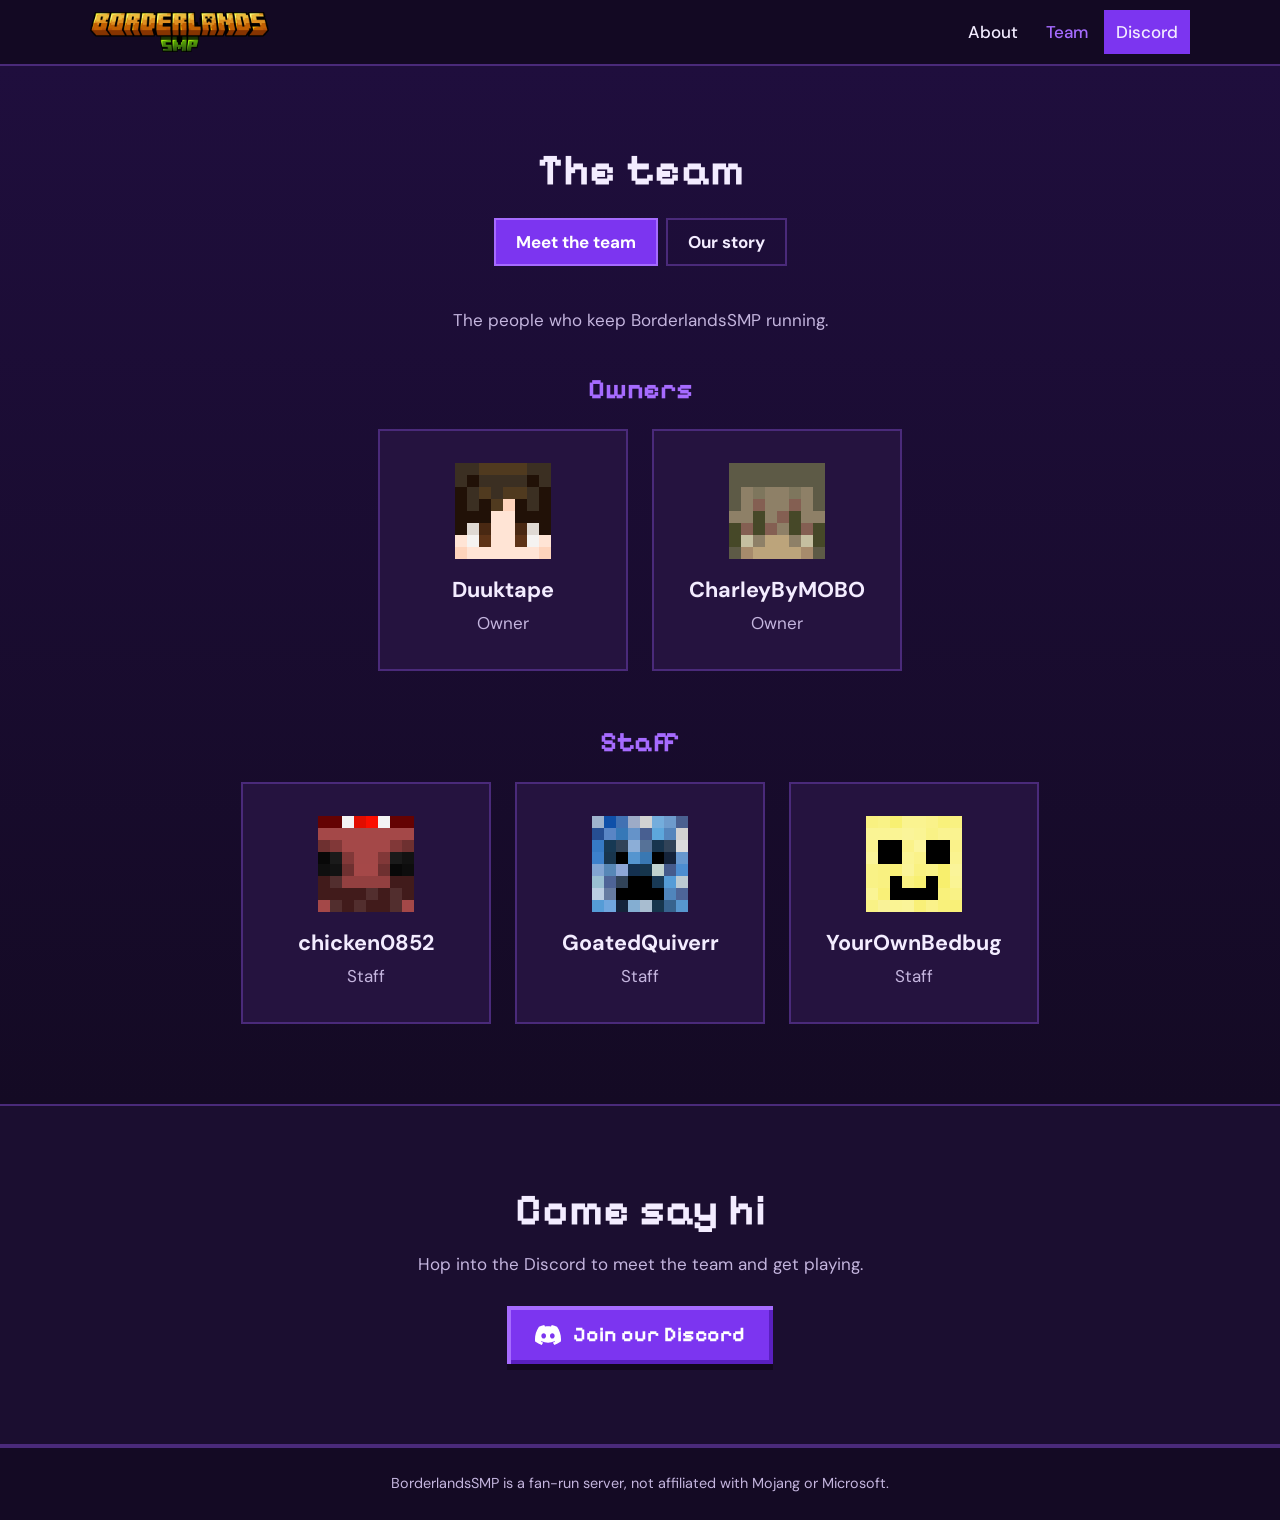
==== team.html @ 413426c1 "Add BorderlandsSMP website Homepage with server description and mod highlights, plus a team page wit" ====
<!doctype html>
<html lang="en">
<head>
  <meta charset="utf-8">
  <meta name="viewport" content="width=device-width, initial-scale=1">
  <title>Team | BorderlandsSMP</title>
  <meta name="description" content="Meet the team behind the BorderlandsSMP Minecraft server.">
  <link rel="icon" href="square.png" type="image/png">
  <link rel="preconnect" href="https://fonts.googleapis.com">
  <link rel="preconnect" href="https://fonts.gstatic.com" crossorigin>
  <link href="https://fonts.googleapis.com/css2?family=DM+Sans:wght@400;500;700&family=Pixelify+Sans:wght@500;700&display=swap" rel="stylesheet">
  <link rel="stylesheet" href="style.css">
</head>
<body>
  <svg width="0" height="0" class="sprite" aria-hidden="true">
    <symbol id="icon-discord" viewBox="0 0 24 24">
      <path fill="currentColor" d="M20.317 4.3698a19.7913 19.7913 0 00-4.8851-1.5152.0741.0741 0 00-.0785.0371c-.211.3753-.4447.8648-.6083 1.2495-1.8447-.2762-3.68-.2762-5.4868 0-.1636-.3933-.4058-.8742-.6177-1.2495a.077.077 0 00-.0785-.037 19.7363 19.7363 0 00-4.8852 1.515.0699.0699 0 00-.0321.0277C.5334 9.0458-.319 13.5799.0992 18.0578a.0824.0824 0 00.0312.0561c2.0528 1.5076 4.0413 2.4228 5.9929 3.0294a.0777.0777 0 00.0842-.0276c.4616-.6304.8731-1.2952 1.226-1.9942a.076.076 0 00-.0416-.1057c-.6528-.2476-1.2743-.5495-1.8722-.8923a.077.077 0 01-.0076-.1277c.1258-.0943.2517-.1923.3718-.2914a.0743.0743 0 01.0776-.0105c3.9278 1.7933 8.18 1.7933 12.0614 0a.0739.0739 0 01.0785.0095c.1202.099.246.1981.3728.2924a.077.077 0 01-.0066.1276 12.2986 12.2986 0 01-1.873.8914.0766.0766 0 00-.0407.1067c.3604.698.7719 1.3628 1.225 1.9932a.076.076 0 00.0842.0286c1.961-.6067 3.9495-1.5219 6.0023-3.0294a.077.077 0 00.0313-.0552c.5004-5.177-.8382-9.6739-3.5485-13.6604a.061.061 0 00-.0312-.0286zM8.02 15.3312c-1.1825 0-2.1569-1.0857-2.1569-2.419 0-1.3332.9555-2.4189 2.157-2.4189 1.2108 0 2.1757 1.0952 2.1568 2.419 0 1.3332-.9555 2.4189-2.1569 2.4189zm7.9748 0c-1.1825 0-2.1569-1.0857-2.1569-2.419 0-1.3332.9554-2.4189 2.1569-2.4189 1.2108 0 2.1757 1.0952 2.1568 2.419 0 1.3332-.946 2.4189-2.1568 2.4189Z"/>
    </symbol>
    <symbol id="icon-head" viewBox="0 0 8 8" shape-rendering="crispEdges">
      <rect width="8" height="8" fill="#6d3bb3"/>
      <rect width="8" height="2" fill="#3b1f66"/>
      <rect y="2" width="1" height="1" fill="#3b1f66"/>
      <rect x="7" y="2" width="1" height="1" fill="#3b1f66"/>
      <rect x="1" y="4" width="2" height="1" fill="#f3ecff"/>
      <rect x="5" y="4" width="2" height="1" fill="#f3ecff"/>
      <rect x="2" y="4" width="1" height="1" fill="#1a0d2e"/>
      <rect x="5" y="4" width="1" height="1" fill="#1a0d2e"/>
      <rect x="3" y="6" width="2" height="1" fill="#3b1f66"/>
    </symbol>
  </svg>

  <a class="skip-link" href="#main">Skip to content</a>

  <header class="site-header">
    <div class="container nav">
      <a class="brand" href="index.html"><img src="minecraft_title.png" alt="BorderlandsSMP home" width="1024" height="229"></a>
      <nav aria-label="Main">
        <a class="nav-about" href="index.html#about">About</a>
        <a href="team.html" aria-current="page">Team</a>
        <a class="nav-discord" href="https://discord.gg/m4Xe3RqKvv" target="_blank" rel="noopener">Discord</a>
      </nav>
    </div>
  </header>

  <main id="main">
    <section class="section" id="team">
      <div class="container">
        <h1>The team</h1>

        <div class="tabs" role="tablist" aria-label="Team page sections">
          <button class="tab" type="button" role="tab" id="tab-team" aria-controls="panel-team" aria-selected="true">Meet the team</button>
          <button class="tab" type="button" role="tab" id="tab-our-story" aria-controls="panel-our-story" aria-selected="false" tabindex="-1">Our story</button>
        </div>

        <div class="tab-panel" role="tabpanel" id="panel-team" aria-labelledby="tab-team">
        <p class="section-intro">The people who keep BorderlandsSMP running.</p>

        <!-- To add someone, copy a whole <li> block into the right list. Cards wrap onto new rows by themselves. -->
        <div class="team-group">
          <h2>Owners</h2>
          <ul class="team-grid">
            <li class="team-card">
              <img class="avatar" src="faces/Duuktape.png" alt="Duuktape's Minecraft face" width="160" height="160">
              <h3>Duuktape</h3>
              <p>Owner</p>
            </li>
            <li class="team-card">
              <img class="avatar" src="faces/CharleyByMOBO.png" alt="CharleyByMOBO's Minecraft face" width="160" height="160">
              <h3>CharleyByMOBO</h3>
              <p>Owner</p>
            </li>
          </ul>
        </div>

        <div class="team-group">
          <h2>Staff</h2>
          <ul class="team-grid">
            <li class="team-card">
              <img class="avatar" src="faces/chicken0852.png" alt="chicken0852's Minecraft face" width="160" height="160">
              <h3>chicken0852</h3>
              <p>Staff</p>
            </li>
            <li class="team-card">
              <img class="avatar" src="faces/GoatedQuiverr.png" alt="GoatedQuiverr's Minecraft face" width="160" height="160">
              <h3>GoatedQuiverr</h3>
              <p>Staff</p>
            </li>
            <li class="team-card">
              <img class="avatar" src="faces/YourOwnBedbug.png" alt="YourOwnBedbug's Minecraft face" width="160" height="160">
              <h3>YourOwnBedbug</h3>
              <p>Staff</p>
            </li>
          </ul>
        </div>
        </div>

        <div class="tab-panel story" role="tabpanel" id="panel-our-story" aria-labelledby="tab-our-story">
          <h2>Our story</h2>
          <p>Every server has an origin story, and ours starts on a different server entirely. Duuk was one of the owners there, and that's where he teamed up with Chicken. On that same server, Charley was running a group called THE CAPITOL. None of us knew it at the time, but the team behind BorderlandsSMP was already coming together.</p>
          <p>Eventually we joined forces and started working on a server of our own: ContinentalCraft. It only lasted one season, but we weren't done. We decided to start over with this server, and BorderlandsSMP was born.</p>
          <p>Then there's GoatedQuiverr. Officially, Goated joined the team through a staff application. Unofficially, Charley had known Goated for a long time, so it wasn't exactly a stranger applying.</p>
          <p>We all come from different places around the world, and Minecraft is what brought us together. Different places, one server. That's BorderlandsSMP, and there's room for you in the next chapter.</p>
        </div>
      </div>
    </section>

    <section class="section section-alt cta">
      <div class="container narrow">
        <h2>Come say hi</h2>
        <p>Hop into the Discord to meet the team and get playing.</p>
        <a class="btn" href="https://discord.gg/m4Xe3RqKvv" target="_blank" rel="noopener">
          <svg class="btn-icon" aria-hidden="true"><use href="#icon-discord"/></svg>
          Join our Discord
        </a>
      </div>
    </section>
  </main>

  <footer class="site-footer">
    <div class="container">
      <p>BorderlandsSMP is a fan-run server, not affiliated with Mojang or Microsoft.</p>
    </div>
  </footer>

  <script src="main.js"></script>
</body>
</html>
---- style.css ----
:root {
  --bg: #140a24;
  --bg-alt: #1b0e30;
  --surface: #25133f;
  --border: #4a2a7a;
  --text: #f3ecff;
  --muted: #c4b5de;
  --accent: #7c35f0;
  --accent-dark: #5a1fc0;
  --accent-light: #a66bff;
  --brass: #e8a33a;
  --heading-font: "Pixelify Sans", "Courier New", monospace;
  --body-font: "DM Sans", system-ui, sans-serif;
}

*,
*::before,
*::after {
  box-sizing: border-box;
}

html {
  scroll-behavior: smooth;
  scroll-padding-top: 80px;
}

body {
  margin: 0;
  background: var(--bg);
  color: var(--text);
  font-family: var(--body-font);
  font-size: 1.0625rem;
  line-height: 1.65;
}

h1,
h2,
h3 {
  font-family: var(--heading-font);
  font-weight: 700;
  line-height: 1.1;
  margin: 0;
}

a {
  color: inherit;
}

:focus-visible {
  outline: 3px solid var(--accent-light);
  outline-offset: 3px;
}

.sprite {
  position: absolute;
}

.skip-link {
  position: absolute;
  left: 16px;
  top: -60px;
  z-index: 30;
  padding: 10px 16px;
  background: var(--text);
  color: var(--bg);
}

.skip-link:focus {
  top: 12px;
}

.container {
  width: min(1100px, 100% - 32px);
  margin-inline: auto;
}

.narrow {
  width: min(680px, 100% - 32px);
  text-align: center;
}

/* Header */
.site-header {
  position: sticky;
  top: 0;
  z-index: 20;
  background: rgba(20, 10, 36, 0.92);
  border-bottom: 2px solid var(--border);
}

.nav {
  display: flex;
  align-items: center;
  justify-content: space-between;
  gap: 16px;
  min-height: 64px;
}

.brand {
  display: block;
}

.brand img {
  display: block;
  width: auto;
  height: 40px;
}

.site-header nav {
  display: flex;
  align-items: center;
  gap: 4px;
}

.site-header nav a {
  display: flex;
  align-items: center;
  min-height: 44px;
  padding: 0 12px;
  font-weight: 500;
  text-decoration: none;
  transition: color 0.2s;
}

.site-header nav a:hover,
.site-header nav a[aria-current="page"] {
  color: var(--accent-light);
}

.site-header nav .nav-discord {
  background: var(--accent);
}

.site-header nav .nav-discord:hover {
  background: var(--accent-dark);
  color: var(--text);
}

/* Hero */
.hero {
  position: relative;
  display: flex;
  align-items: center;
  min-height: min(720px, calc(100vh - 66px));
  padding: 72px 0 200px;
  overflow: hidden;
  background: linear-gradient(180deg, #1f0e3d 0%, #3a1a73 62%, #5b2bb0 100%);
}

.hero-content {
  position: relative;
  z-index: 2;
  text-align: center;
}

.eyebrow {
  margin: 0 0 12px;
  color: var(--muted);
  font-weight: 500;
  letter-spacing: 0.08em;
  text-transform: uppercase;
  font-size: 0.875rem;
}

h1 img {
  display: block;
  width: min(720px, 100%);
  height: auto;
  margin-inline: auto;
}

.hero-text {
  max-width: 34rem;
  margin: 20px auto 32px;
  font-size: 1.2rem;
}

.btn {
  display: inline-flex;
  align-items: center;
  justify-content: center;
  gap: 12px;
  min-height: 56px;
  padding: 12px 28px;
  background: var(--accent);
  color: #fff;
  font-family: var(--heading-font);
  font-size: 1.3rem;
  font-weight: 700;
  text-decoration: none;
  box-shadow:
    inset 4px 4px 0 var(--accent-light),
    inset -4px -4px 0 var(--accent-dark),
    0 6px 0 #12081f;
  transition: background 0.2s, box-shadow 0.2s;
}

.btn:hover {
  background: var(--accent-dark);
  box-shadow:
    inset 4px 4px 0 var(--accent),
    inset -4px -4px 0 #431590,
    0 6px 0 #12081f;
}

.btn-icon {
  width: 26px;
  height: 26px;
  flex: none;
}

.hero-airship {
  position: absolute;
  z-index: 1;
  width: 150px;
  height: 94px;
  animation: airship-float 5s ease-in-out infinite alternate;
}

.hero-airship-left {
  top: 16%;
  left: 5%;
}

.hero-airship-right {
  top: 44%;
  right: 6%;
  width: 96px;
  height: 60px;
  transform: scaleX(-1);
  animation-delay: -2s;
  animation-name: airship-float-flipped;
}

@keyframes airship-float {
  to {
    transform: translateY(12px);
  }
}

@keyframes airship-float-flipped {
  from {
    transform: scaleX(-1);
  }
  to {
    transform: scaleX(-1) translateY(12px);
  }
}

.terrain {
  position: absolute;
  inset: auto 0 0;
  width: 100%;
  height: 200px;
  display: block;
}

/* Sections */
.section {
  padding: 80px 0;
}

.section-alt {
  background: var(--bg-alt);
  border-block: 2px solid var(--border);
}

.section h1,
.section > .narrow h2 {
  margin-bottom: 16px;
  font-size: clamp(2rem, 5vw, 2.75rem);
}

.section .narrow p {
  margin: 0;
  color: var(--muted);
}

.section-intro {
  margin: 0 0 40px;
  color: var(--muted);
}

/* About */
.about {
  display: grid;
  grid-template-columns: minmax(0, 1fr) minmax(0, 1fr);
  align-items: center;
  gap: 48px;
}

.about-image {
  display: block;
  width: 100%;
  height: auto;
  border: 4px solid var(--accent-light);
  box-shadow: 8px 8px 0 #0c0516;
}

.about-text h2 {
  margin-bottom: 16px;
  font-size: clamp(2rem, 5vw, 2.75rem);
}

.about-text p {
  margin: 0 0 16px;
  color: var(--muted);
}

.about-text p:last-child {
  margin-bottom: 0;
}

/* Mod features */
.section-heading {
  margin: 0 auto 40px;
}

.section-heading h2 {
  margin-bottom: 16px;
  font-size: clamp(2rem, 5vw, 2.75rem);
}

.feature-grid {
  display: grid;
  grid-template-columns: repeat(auto-fit, minmax(280px, 1fr));
  gap: 24px;
  margin: 0;
  padding: 0;
  list-style: none;
}

.feature-card {
  display: flex;
  flex-direction: column;
  padding: 28px 24px;
  background: var(--surface);
  border: 2px solid var(--border);
  transition: border-color 0.2s;
}

.feature-card:hover {
  border-color: var(--brass);
}

.feature-icon {
  width: 56px;
  height: 56px;
  margin-bottom: 16px;
}

.feature-card h3 {
  margin-bottom: 8px;
  color: var(--brass);
  font-family: var(--body-font);
  font-size: 1.35rem;
}

.feature-card p {
  flex: 1;
  margin: 0 0 16px;
  color: var(--text);
}

.feature-card small {
  color: var(--muted);
  font-size: 0.875rem;
}

/* Team */
#team {
  text-align: center;
  background: linear-gradient(180deg, #1f0e3d 0%, var(--bg) 100%);
}

.tabs {
  display: flex;
  flex-wrap: wrap;
  justify-content: center;
  gap: 8px;
  margin-block: 24px 40px;
}

.tab {
  min-height: 44px;
  padding: 8px 20px;
  background: transparent;
  border: 2px solid var(--border);
  color: var(--text);
  font: inherit;
  font-weight: 700;
  cursor: pointer;
}

.tab:hover {
  border-color: var(--accent-light);
}

.tab[aria-selected="true"] {
  background: var(--accent);
  border-color: var(--accent-light);
  color: #fff;
}

.story {
  max-width: 680px;
  margin-inline: auto;
}

.story h2 {
  margin-bottom: 16px;
  font-size: 1.75rem;
  color: var(--accent-light);
}

.story p {
  margin: 0 0 16px;
  color: var(--muted);
}

.team-group + .team-group {
  margin-top: 56px;
}

.team-group h2 {
  margin-bottom: 24px;
  color: var(--accent-light);
  font-size: 1.75rem;
}

.team-grid {
  display: flex;
  flex-wrap: wrap;
  justify-content: center;
  gap: 24px;
  margin: 0;
  padding: 0;
  list-style: none;
}

.team-card {
  width: min(250px, 100%);
  padding: 32px 24px;
  background: var(--surface);
  border: 2px solid var(--border);
  transition: border-color 0.2s;
}

.team-card:hover {
  border-color: var(--accent-light);
}

.avatar {
  display: block;
  width: 96px;
  height: 96px;
  margin: 0 auto 20px;
  image-rendering: pixelated;
}

/* Usernames use the body font because the pixel font makes digits hard to read */
.team-card h3 {
  font-family: var(--body-font);
  font-size: 1.35rem;
  overflow-wrap: anywhere;
}

.team-card p {
  margin: 6px 0 0;
  color: var(--muted);
}

/* Closing call to action */
.cta .btn {
  margin-top: 28px;
}

/* Footer */
.site-footer {
  padding: 24px 0;
  border-top: 2px solid var(--border);
  color: var(--muted);
  font-size: 0.9rem;
  text-align: center;
}

.site-footer p {
  margin: 0;
}

@media (max-width: 1000px) {
  .hero-airship {
    display: none;
  }
}

@media (max-width: 800px) {
  .about {
    grid-template-columns: minmax(0, 1fr);
    gap: 32px;
  }

  .about-image {
    max-width: 420px;
    margin-inline: auto;
  }
}

@media (max-width: 640px) {
  .brand img {
    height: 32px;
  }

  .site-header nav .nav-about {
    display: none;
  }

  .hero {
    padding: 56px 0 170px;
  }

  .terrain {
    height: 150px;
  }

  .section {
    padding: 56px 0;
  }
}

@media (prefers-reduced-motion: reduce) {
  html {
    scroll-behavior: auto;
  }

  .hero-airship {
    animation: none;
  }

  .hero-airship-right {
    transform: scaleX(-1);
  }

  .btn,
  .feature-card,
  .team-card,
  .site-header nav a {
    transition: none;
  }
}
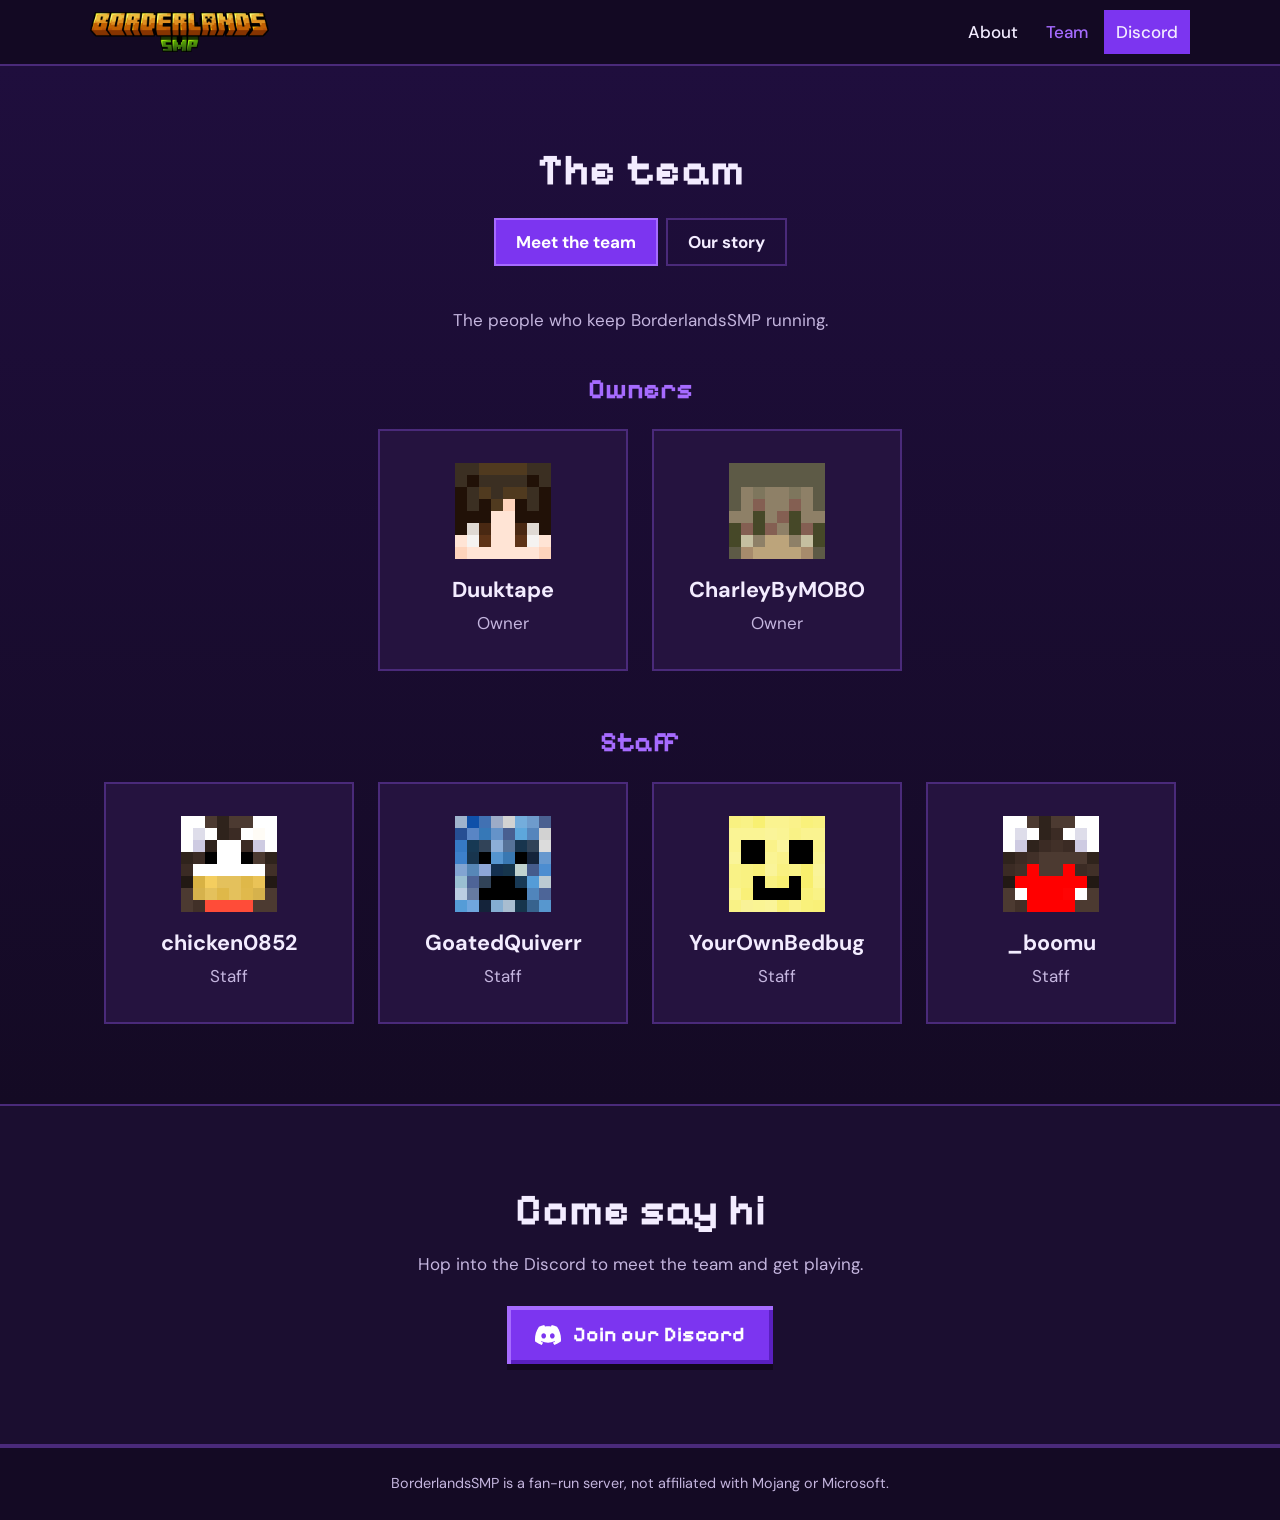
==== commit f9fd0ed0: "Add _boomu to the staff list and story Co-Authored-By: Claude Opus 5.5 <noreply@anthropic.com>" ====
--- a/team.html
+++ b/team.html
@@ -90,14 +90,20 @@
               <h3>YourOwnBedbug</h3>
               <p>Staff</p>
             </li>
+            <li class="team-card">
+              <img class="avatar" src="faces/_boomu.png" alt="_boomu's Minecraft face" width="160" height="160">
+              <h3>_boomu</h3>
+              <p>Staff</p>
+            </li>
           </ul>
         </div>
         </div>
 
         <div class="tab-panel story" role="tabpanel" id="panel-our-story" aria-labelledby="tab-our-story">
           <h2>Our story</h2>
-          <p>Every server has an origin story, and ours starts on a different server entirely. Duuk was one of the owners there, and that's where he teamed up with Chicken. On that same server, Charley was running a group called THE CAPITOL. None of us knew it at the time, but the team behind BorderlandsSMP was already coming together.</p>
+          <p>Every server has an origin story, and ours starts on a different server entirely. Duuk was one of the owners there, and that's where he teamed up with Chicken. On that same server, Charley was running a group called THE CAPITOL. That's also where we met Bedbug, who came with us from there. None of us knew it at the time, but the team behind BorderlandsSMP was already coming together.</p>
           <p>Eventually we joined forces and started working on a server of our own: ContinentalCraft. It only lasted one season, but we weren't done. We decided to start over with this server, and BorderlandsSMP was born.</p>
+          <p>Boomu has been part of the journey for a long time too. We met him on our first server, where he was on a team with us, and he's stayed with us ever since. Now he's on the staff team as well.</p>
           <p>Then there's GoatedQuiverr. Officially, Goated joined the team through a staff application. Unofficially, Charley had known Goated for a long time, so it wasn't exactly a stranger applying.</p>
           <p>We all come from different places around the world, and Minecraft is what brought us together. Different places, one server. That's BorderlandsSMP, and there's room for you in the next chapter.</p>
         </div>
--- a/style.css
+++ b/style.css
@@ -515,6 +515,10 @@
     display: none;
   }
 
+  .site-header nav a {
+    padding: 0 8px;
+  }
+
   .hero {
     padding: 56px 0 170px;
   }
